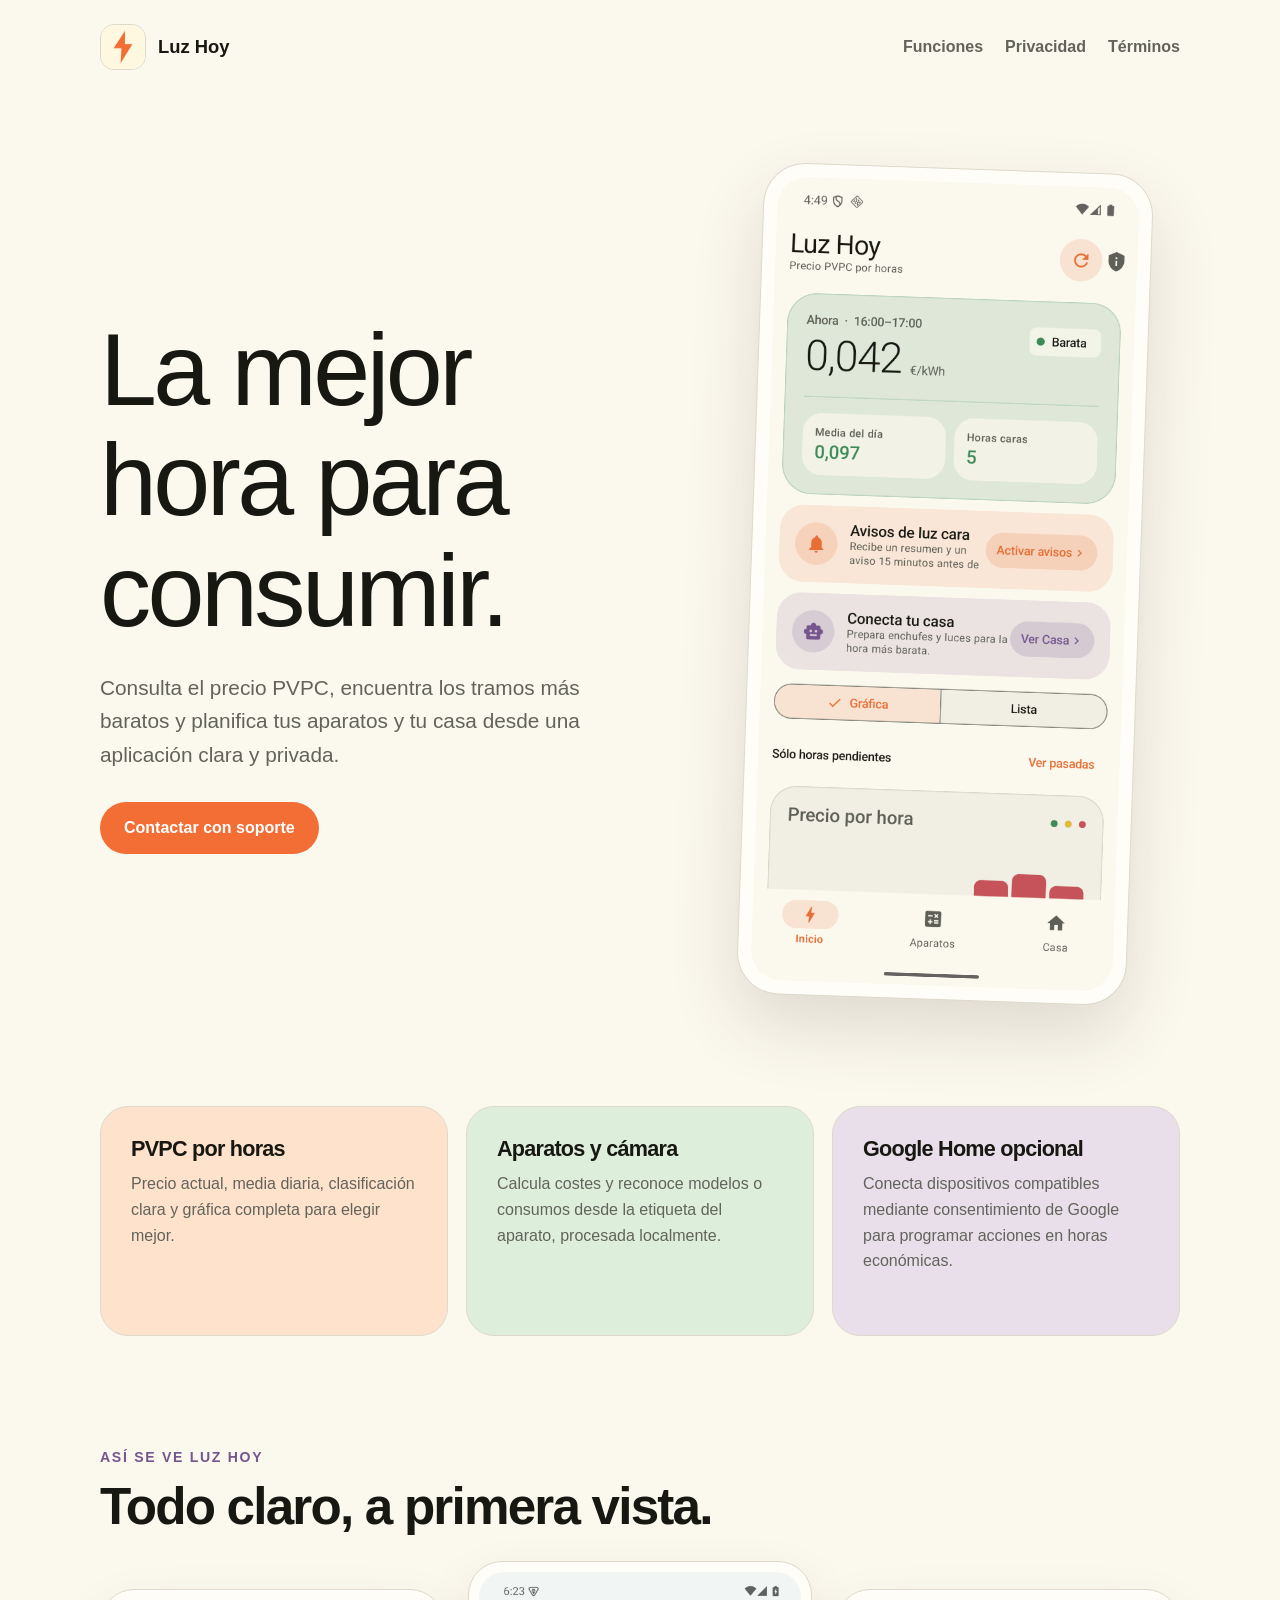
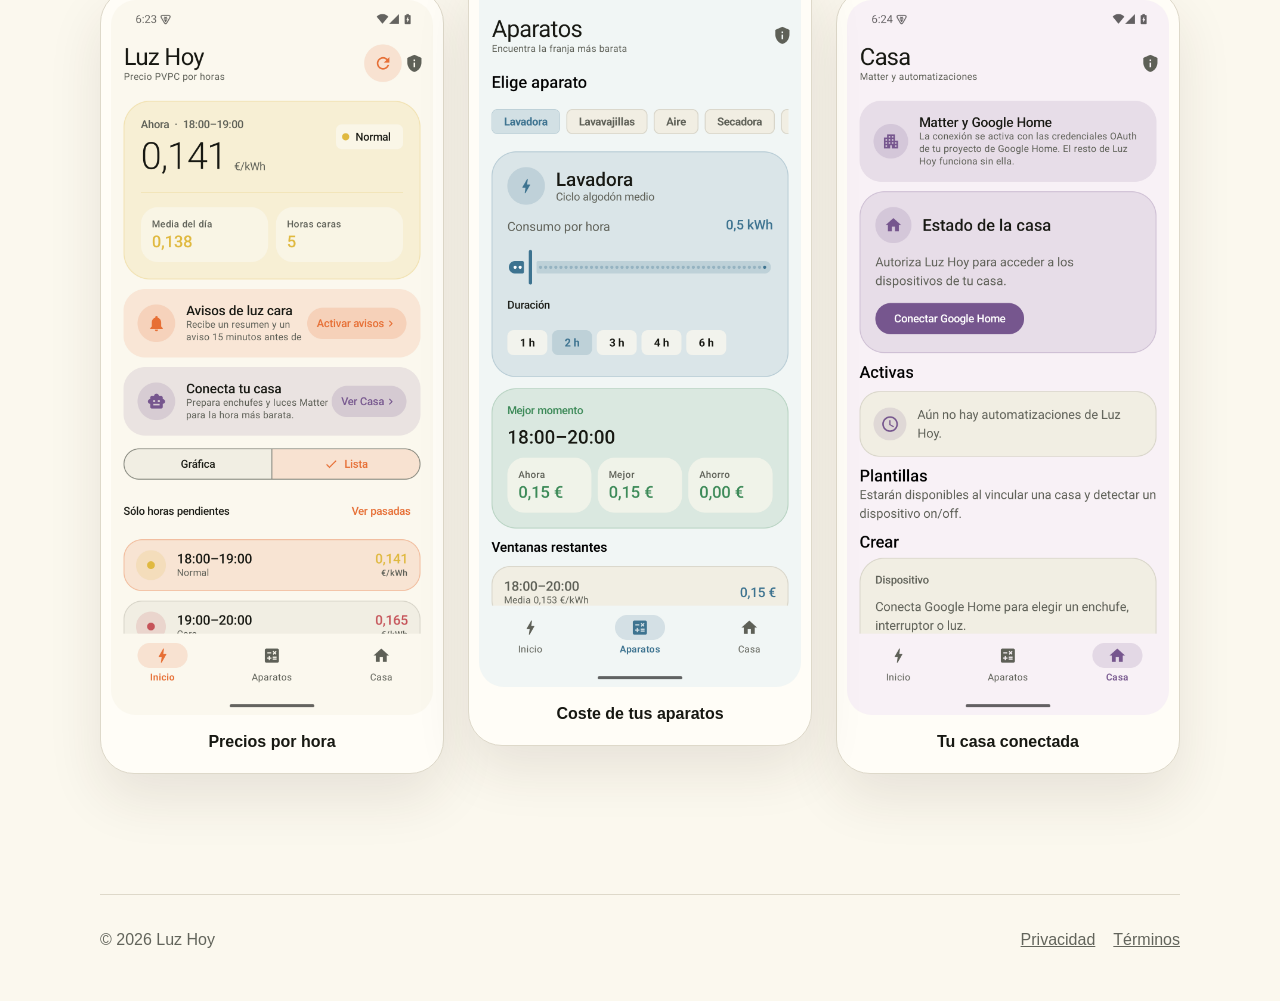
==== index.html @ 804666d7 "Publish Luz Hoy website" ====
<!doctype html>
<html lang="es">
<head>
  <meta charset="utf-8">
  <meta name="viewport" content="width=device-width, initial-scale=1">
  <meta name="description" content="Luz Hoy ayuda a consultar el precio PVPC, comparar horas y planificar el consumo eléctrico.">
  <title>Luz Hoy — Precio PVPC y consumo inteligente</title>
  <link rel="icon" href="assets/logo.png">
  <link rel="stylesheet" href="assets/styles.css">
</head>
<body>
  <header class="wrap">
    <a class="brand" href="./"><img src="assets/logo.png" alt=""><span>Luz Hoy</span></a>
    <nav aria-label="Principal">
      <a href="#funciones">Funciones</a>
      <a href="privacidad/">Privacidad</a>
      <a href="terminos/">Términos</a>
    </nav>
  </header>

  <main>
    <section class="hero wrap">
      <div>
        <h1>La mejor hora para consumir.</h1>
        <p class="lead">Consulta el precio PVPC, encuentra los tramos más baratos y planifica tus aparatos y tu casa desde una aplicación clara y privada.</p>
        <a class="button" href="mailto:rafa@rafainraw.com">Contactar con soporte</a>
      </div>
      <figure class="phone">
        <img src="assets/inicio.png" alt="Pantalla principal de Luz Hoy con el precio PVPC y una gráfica por horas">
      </figure>
    </section>

    <section id="funciones" class="features wrap" aria-label="Funciones principales">
      <article class="feature">
        <h3>PVPC por horas</h3>
        <p>Precio actual, media diaria, clasificación clara y gráfica completa para elegir mejor.</p>
      </article>
      <article class="feature">
        <h3>Aparatos y cámara</h3>
        <p>Calcula costes y reconoce modelos o consumos desde la etiqueta del aparato, procesada localmente.</p>
      </article>
      <article class="feature">
        <h3>Google Home opcional</h3>
        <p>Conecta dispositivos compatibles mediante consentimiento de Google para programar acciones en horas económicas.</p>
      </article>
    </section>

    <section class="showcase wrap" aria-labelledby="showcase-title">
      <div class="showcase-heading">
        <p class="eyebrow">Así se ve Luz Hoy</p>
        <h2 id="showcase-title">Todo claro, a primera vista.</h2>
      </div>
      <div class="screens" aria-label="Capturas de Luz Hoy">
        <figure class="screen-card">
          <img src="assets/inicio-lista.png" alt="Listado de precios por hora en Luz Hoy" loading="lazy">
          <figcaption>Precios por hora</figcaption>
        </figure>
        <figure class="screen-card raised">
          <img src="assets/aparatos.png" alt="Calculadora de consumo para aparatos en Luz Hoy" loading="lazy">
          <figcaption>Coste de tus aparatos</figcaption>
        </figure>
        <figure class="screen-card">
          <img src="assets/google-home.png" alt="Conexión opcional con Google Home en Luz Hoy" loading="lazy">
          <figcaption>Tu casa conectada</figcaption>
        </figure>
      </div>
    </section>
  </main>

  <footer class="wrap">
    <span>© 2026 Luz Hoy</span>
    <div><a href="privacidad/">Privacidad</a><a href="terminos/">Términos</a></div>
  </footer>
</body>
</html>
---- assets/styles.css ----
:root {
  color-scheme: light;
  --ink: #171812;
  --muted: #62645b;
  --cream: #fbf8ee;
  --paper: #fffdf7;
  --orange: #f26e35;
  --orange-soft: #ffe2cc;
  --green: #3c8a58;
  --green-soft: #ddeedb;
  --purple: #76568e;
  --purple-soft: #e8dfea;
  --line: #ded9ca;
  --radius: 28px;
}

* { box-sizing: border-box; }

html { scroll-behavior: smooth; }

body {
  margin: 0;
  background: var(--cream);
  color: var(--ink);
  font-family: Inter, ui-sans-serif, -apple-system, BlinkMacSystemFont, "Segoe UI", sans-serif;
  line-height: 1.62;
}

a { color: inherit; }

.wrap {
  width: min(1080px, calc(100% - 40px));
  margin-inline: auto;
}

header {
  display: flex;
  align-items: center;
  justify-content: space-between;
  gap: 24px;
  padding: 24px 0;
}

.brand {
  display: inline-flex;
  align-items: center;
  gap: 12px;
  font-size: 1.15rem;
  font-weight: 800;
  text-decoration: none;
}

.brand img {
  width: 46px;
  height: 46px;
  border: 1px solid var(--line);
  border-radius: 14px;
}

nav { display: flex; gap: 22px; }
nav a { color: var(--muted); font-weight: 650; text-decoration: none; }
nav a:hover { color: var(--orange); }

.hero {
  display: grid;
  grid-template-columns: 1.05fr .95fr;
  align-items: center;
  gap: clamp(40px, 7vw, 90px);
  min-height: 650px;
  padding: 58px 0 90px;
}

h1, h2, h3 { line-height: 1.08; letter-spacing: -.035em; }
h1 { margin: 0 0 24px; font-size: clamp(3.5rem, 8vw, 6.8rem); font-weight: 420; }
h2 { margin: 0 0 20px; font-size: clamp(2rem, 4vw, 3.3rem); }
h3 { margin: 0 0 10px; font-size: 1.35rem; }

.lead {
  max-width: 660px;
  margin: 0 0 30px;
  color: var(--muted);
  font-size: clamp(1.08rem, 2vw, 1.3rem);
}

.button {
  display: inline-flex;
  align-items: center;
  min-height: 52px;
  padding: 0 24px;
  border-radius: 999px;
  background: var(--orange);
  color: white;
  font-weight: 800;
  text-decoration: none;
}

.phone {
  justify-self: center;
  width: min(100%, 390px);
  padding: 13px;
  border: 1px solid var(--line);
  border-radius: 42px;
  background: var(--paper);
  box-shadow: 0 30px 70px rgba(54, 44, 26, .14);
  transform: rotate(2deg);
}

.phone img { display: block; width: 100%; border-radius: 31px; }

.features {
  display: grid;
  grid-template-columns: repeat(3, 1fr);
  gap: 18px;
  padding-bottom: 100px;
}

.feature {
  min-height: 230px;
  padding: 30px;
  border: 1px solid var(--line);
  border-radius: var(--radius);
}

.feature:nth-child(1) { background: var(--orange-soft); }
.feature:nth-child(2) { background: var(--green-soft); }
.feature:nth-child(3) { background: var(--purple-soft); }
.feature p { margin: 0; color: var(--muted); }

.showcase {
  padding: 10px 0 120px;
}

.showcase-heading {
  max-width: 720px;
  margin-bottom: 54px;
}

.eyebrow {
  margin: 0 0 10px;
  color: var(--purple);
  font-size: .88rem;
  font-weight: 850;
  letter-spacing: .12em;
  text-transform: uppercase;
}

.screens {
  display: grid;
  grid-template-columns: repeat(3, 1fr);
  align-items: start;
  gap: 24px;
}

.screen-card {
  margin: 0;
  padding: 10px 10px 18px;
  border: 1px solid var(--line);
  border-radius: 34px;
  background: var(--paper);
  box-shadow: 0 24px 54px rgba(54, 44, 26, .1);
}

.screen-card.raised { transform: translateY(-28px); }
.screen-card img { display: block; width: 100%; border-radius: 25px; }
.screen-card figcaption { padding: 14px 10px 0; font-weight: 800; text-align: center; }

.legal {
  width: min(820px, calc(100% - 40px));
  margin: 48px auto 100px;
  padding: clamp(28px, 6vw, 64px);
  border: 1px solid var(--line);
  border-radius: 36px;
  background: var(--paper);
}

.legal h1 { font-size: clamp(2.6rem, 7vw, 4.6rem); }
.legal h2 { margin-top: 48px; font-size: 1.7rem; }
.legal li { margin-bottom: 8px; }
.meta { color: var(--muted); }
.notice { padding: 18px 20px; border-radius: 18px; background: var(--green-soft); }

footer {
  display: flex;
  justify-content: space-between;
  gap: 20px;
  padding: 32px 0 48px;
  border-top: 1px solid var(--line);
  color: var(--muted);
}

footer div { display: flex; gap: 18px; }

@media (max-width: 760px) {
  .wrap { width: min(100% - 28px, 1080px); }
  header { align-items: flex-start; }
  nav { flex-direction: column; gap: 3px; text-align: right; }
  .hero { grid-template-columns: 1fr; min-height: auto; padding-top: 45px; }
  .phone { width: min(82vw, 350px); transform: none; }
  .features { grid-template-columns: 1fr; }
  .showcase { padding-top: 0; }
  .screens {
    grid-template-columns: repeat(3, minmax(245px, 1fr));
    gap: 16px;
    margin-right: -14px;
    padding: 18px 14px 38px 0;
    overflow-x: auto;
    scroll-snap-type: x mandatory;
  }
  .screen-card { scroll-snap-align: start; }
  .screen-card.raised { transform: none; }
  footer { flex-direction: column; }
}
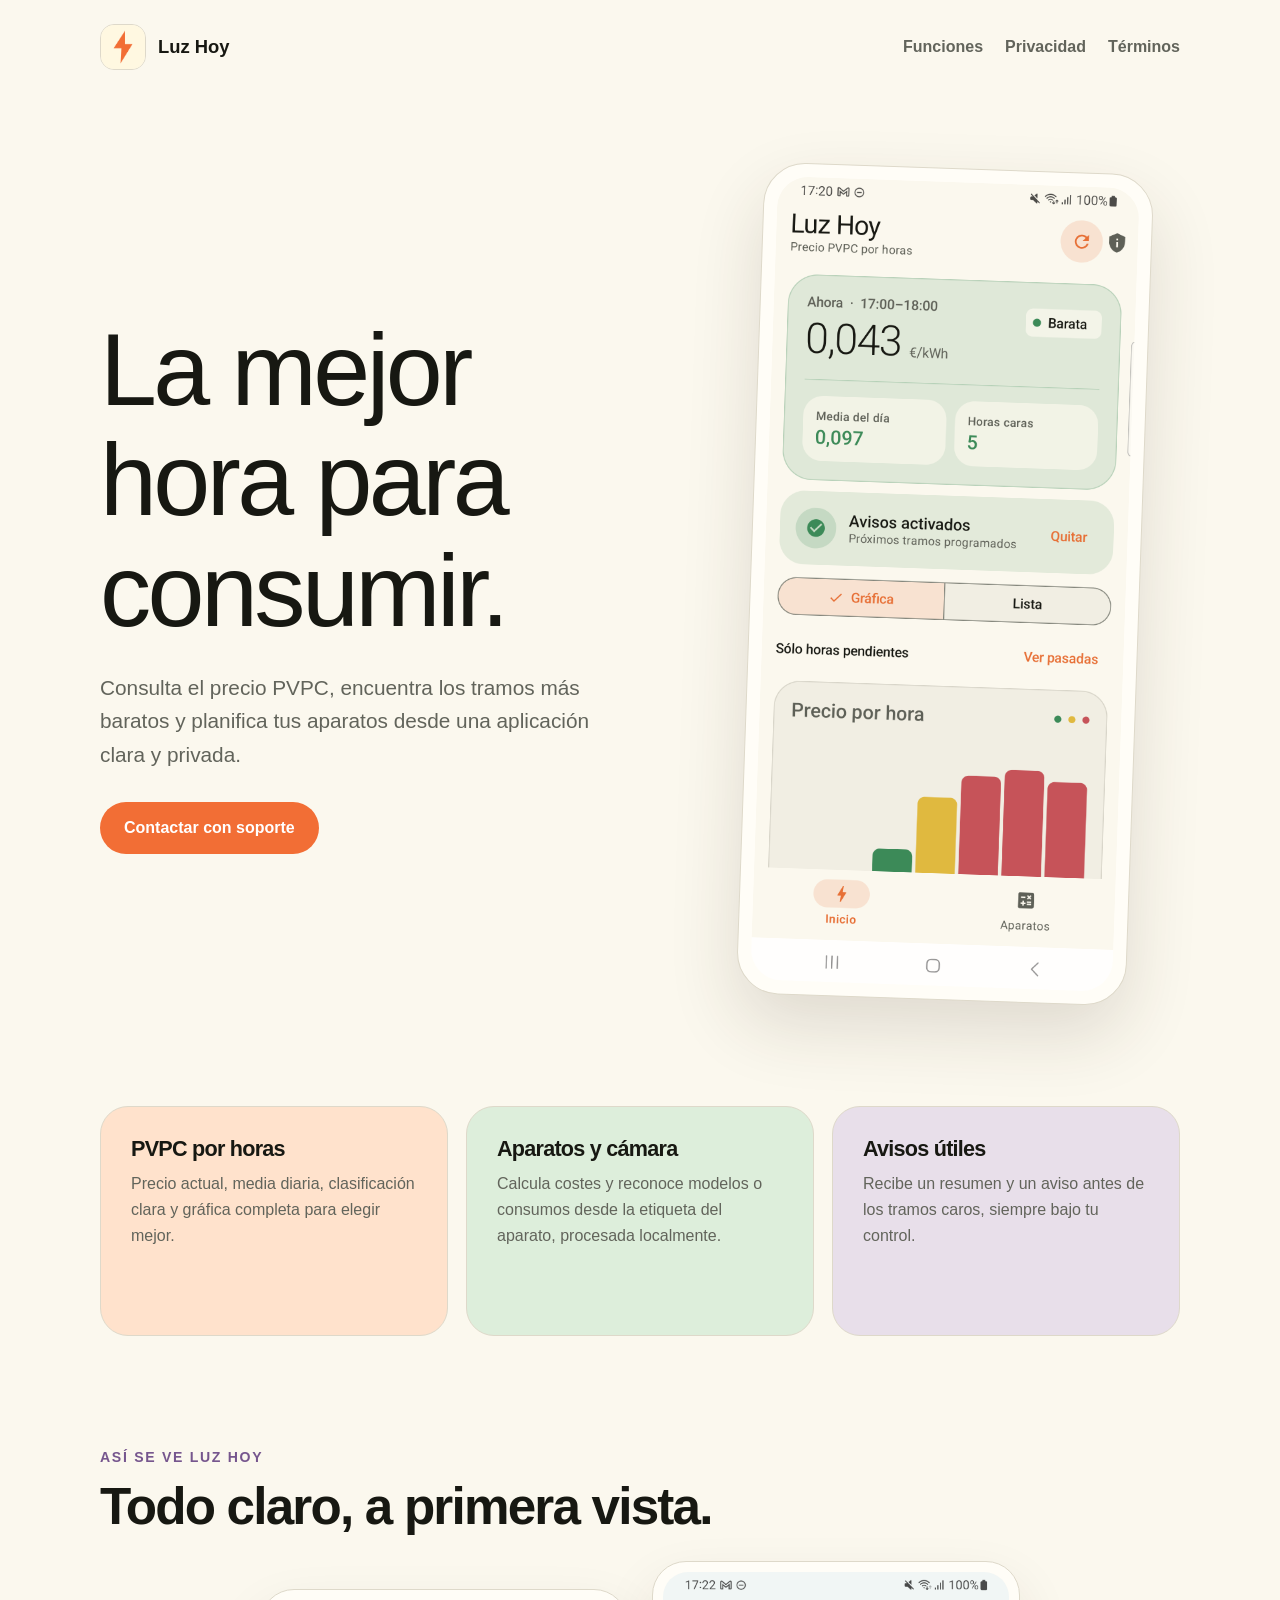
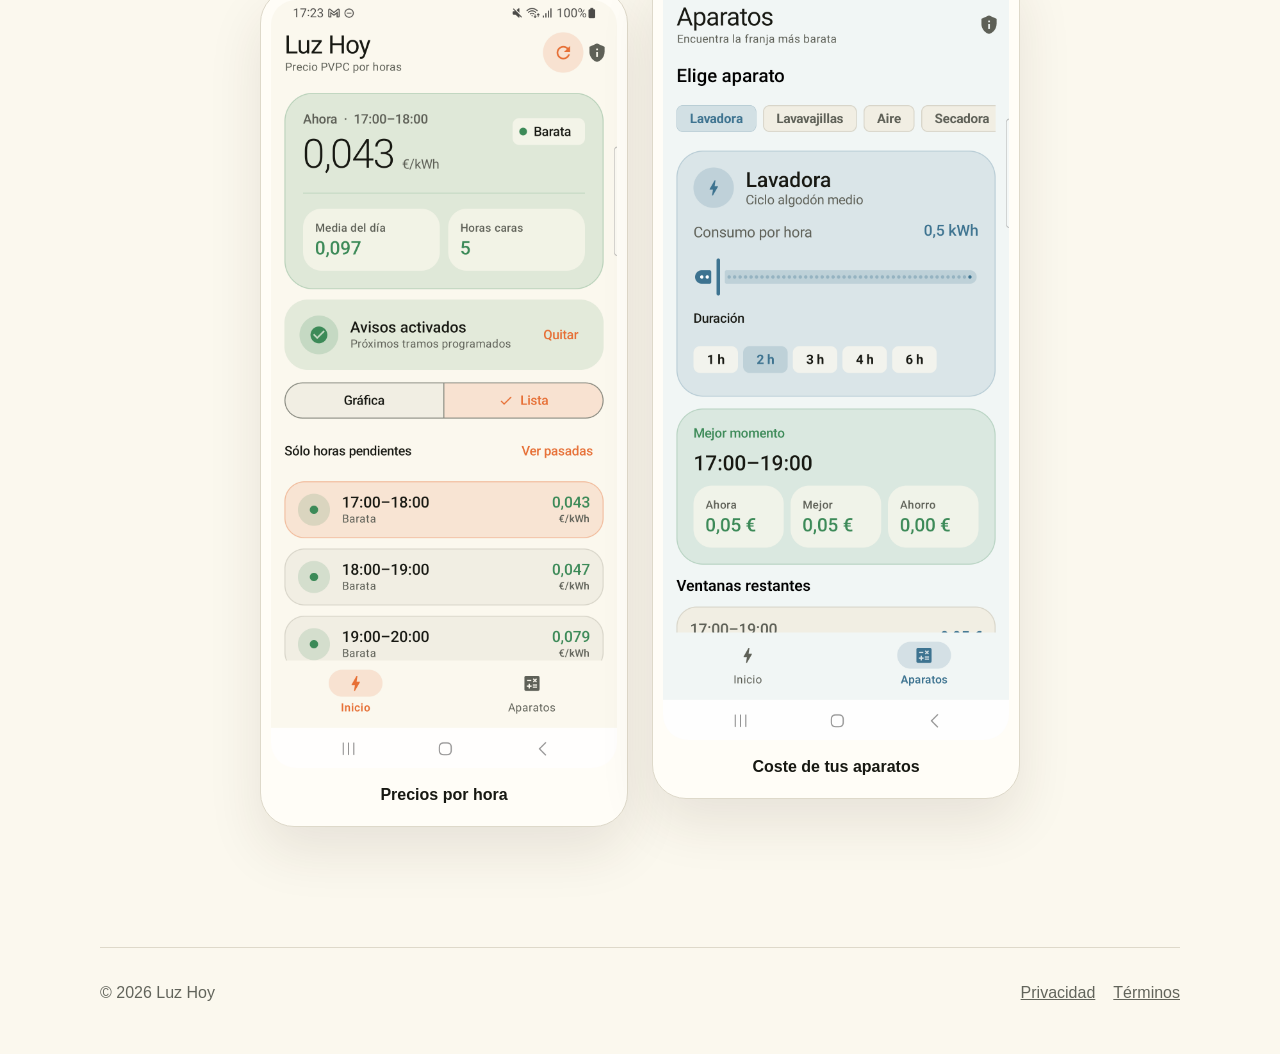
==== commit 51ec4813: "Remove Google Home from public release" ====
--- a/index.html
+++ b/index.html
@@ -22,7 +22,7 @@
     <section class="hero wrap">
       <div>
         <h1>La mejor hora para consumir.</h1>
-        <p class="lead">Consulta el precio PVPC, encuentra los tramos más baratos y planifica tus aparatos y tu casa desde una aplicación clara y privada.</p>
+        <p class="lead">Consulta el precio PVPC, encuentra los tramos más baratos y planifica tus aparatos desde una aplicación clara y privada.</p>
         <a class="button" href="mailto:rafa@rafainraw.com">Contactar con soporte</a>
       </div>
       <figure class="phone">
@@ -40,8 +40,8 @@
         <p>Calcula costes y reconoce modelos o consumos desde la etiqueta del aparato, procesada localmente.</p>
       </article>
       <article class="feature">
-        <h3>Google Home opcional</h3>
-        <p>Conecta dispositivos compatibles mediante consentimiento de Google para programar acciones en horas económicas.</p>
+        <h3>Avisos útiles</h3>
+        <p>Recibe un resumen y un aviso antes de los tramos caros, siempre bajo tu control.</p>
       </article>
     </section>
 
@@ -59,10 +59,6 @@
           <img src="assets/aparatos.png" alt="Calculadora de consumo para aparatos en Luz Hoy" loading="lazy">
           <figcaption>Coste de tus aparatos</figcaption>
         </figure>
-        <figure class="screen-card">
-          <img src="assets/google-home.png" alt="Conexión opcional con Google Home en Luz Hoy" loading="lazy">
-          <figcaption>Tu casa conectada</figcaption>
-        </figure>
       </div>
     </section>
   </main>
--- a/assets/styles.css
+++ b/assets/styles.css
@@ -146,9 +146,11 @@
 
 .screens {
   display: grid;
-  grid-template-columns: repeat(3, 1fr);
+  grid-template-columns: repeat(2, minmax(0, 1fr));
   align-items: start;
   gap: 24px;
+  max-width: 760px;
+  margin-inline: auto;
 }
 
 .screen-card {
@@ -194,15 +196,17 @@
   .wrap { width: min(100% - 28px, 1080px); }
   header { align-items: flex-start; }
   nav { flex-direction: column; gap: 3px; text-align: right; }
-  .hero { grid-template-columns: 1fr; min-height: auto; padding-top: 45px; }
+  .hero { grid-template-columns: minmax(0, 1fr); min-height: auto; padding-top: 45px; }
+  .hero > div { width: 100%; min-width: 0; }
   .phone { width: min(82vw, 350px); transform: none; }
   .features { grid-template-columns: 1fr; }
   .showcase { padding-top: 0; }
   .screens {
-    grid-template-columns: repeat(3, minmax(245px, 1fr));
+    grid-template-columns: repeat(2, minmax(245px, 1fr));
     gap: 16px;
-    margin-right: -14px;
-    padding: 18px 14px 38px 0;
+    width: 100%;
+    margin-right: 0;
+    padding: 18px 0 38px;
     overflow-x: auto;
     scroll-snap-type: x mandatory;
   }
